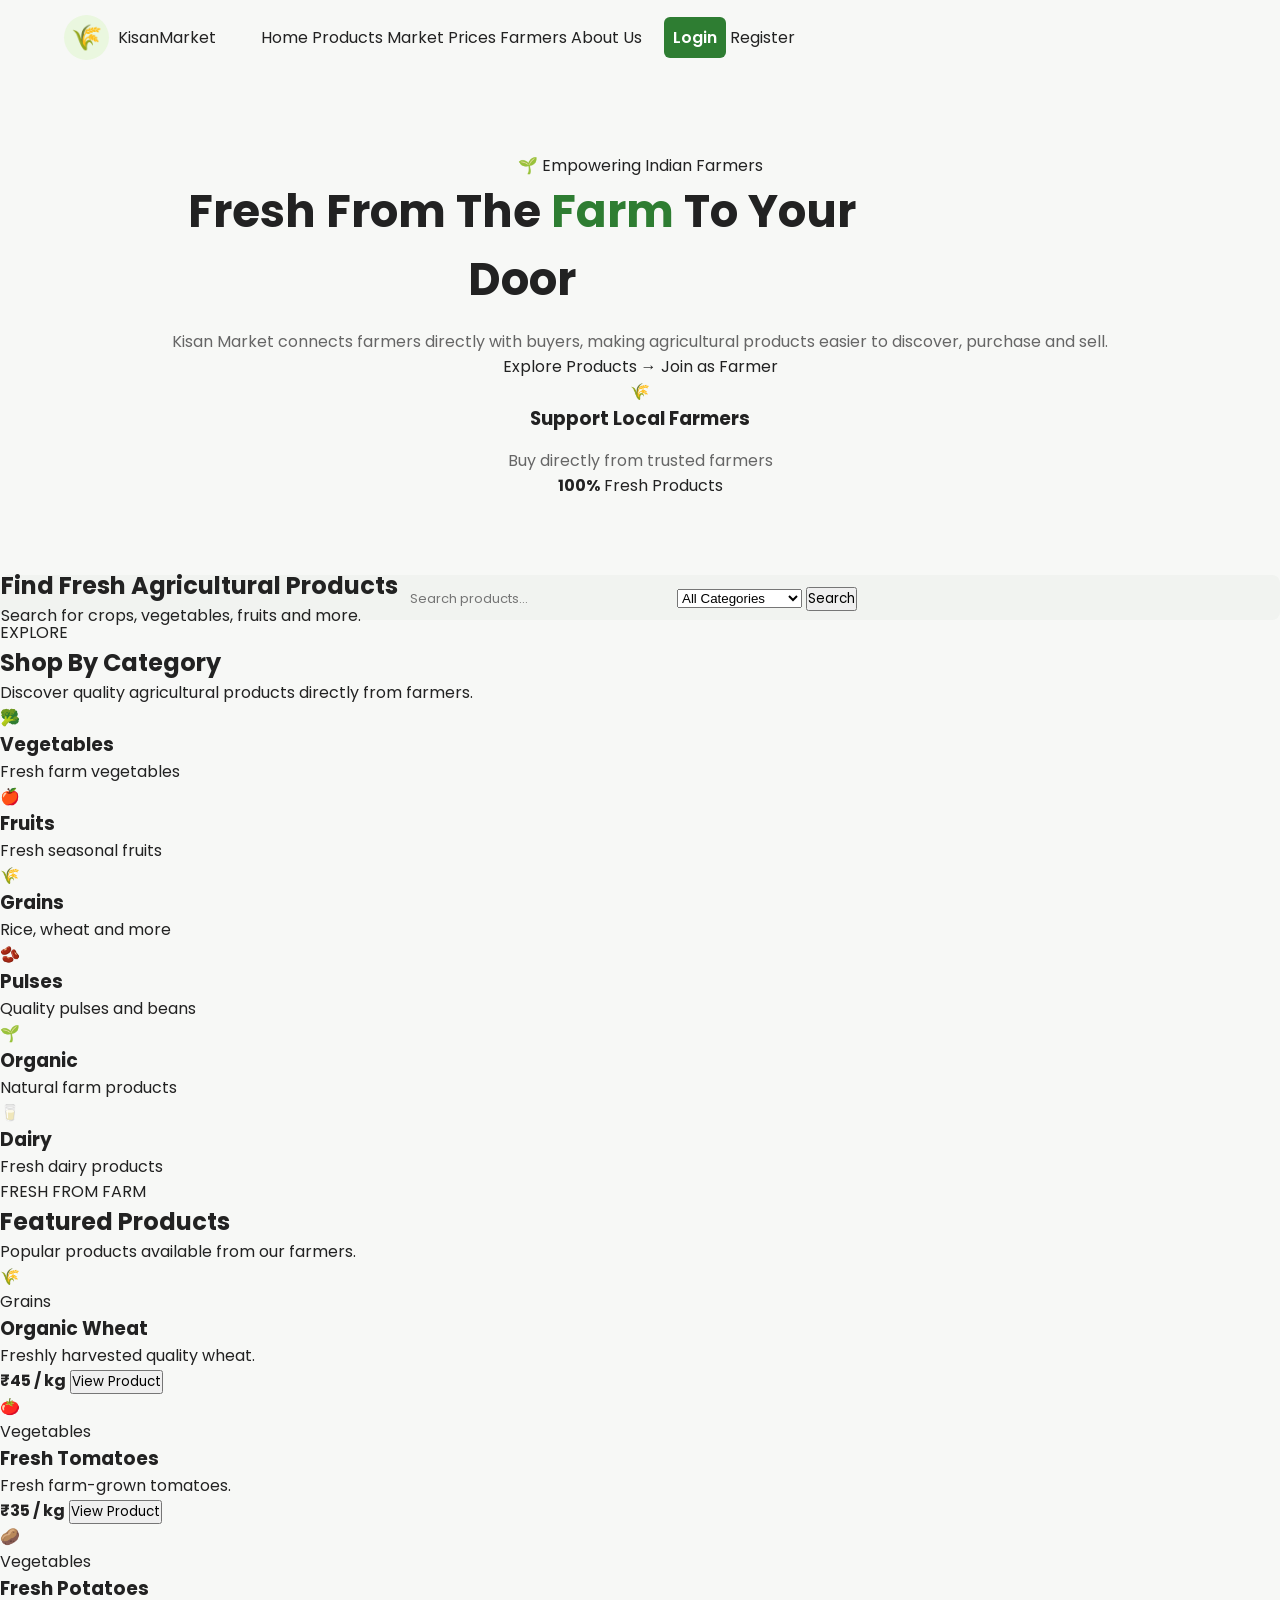
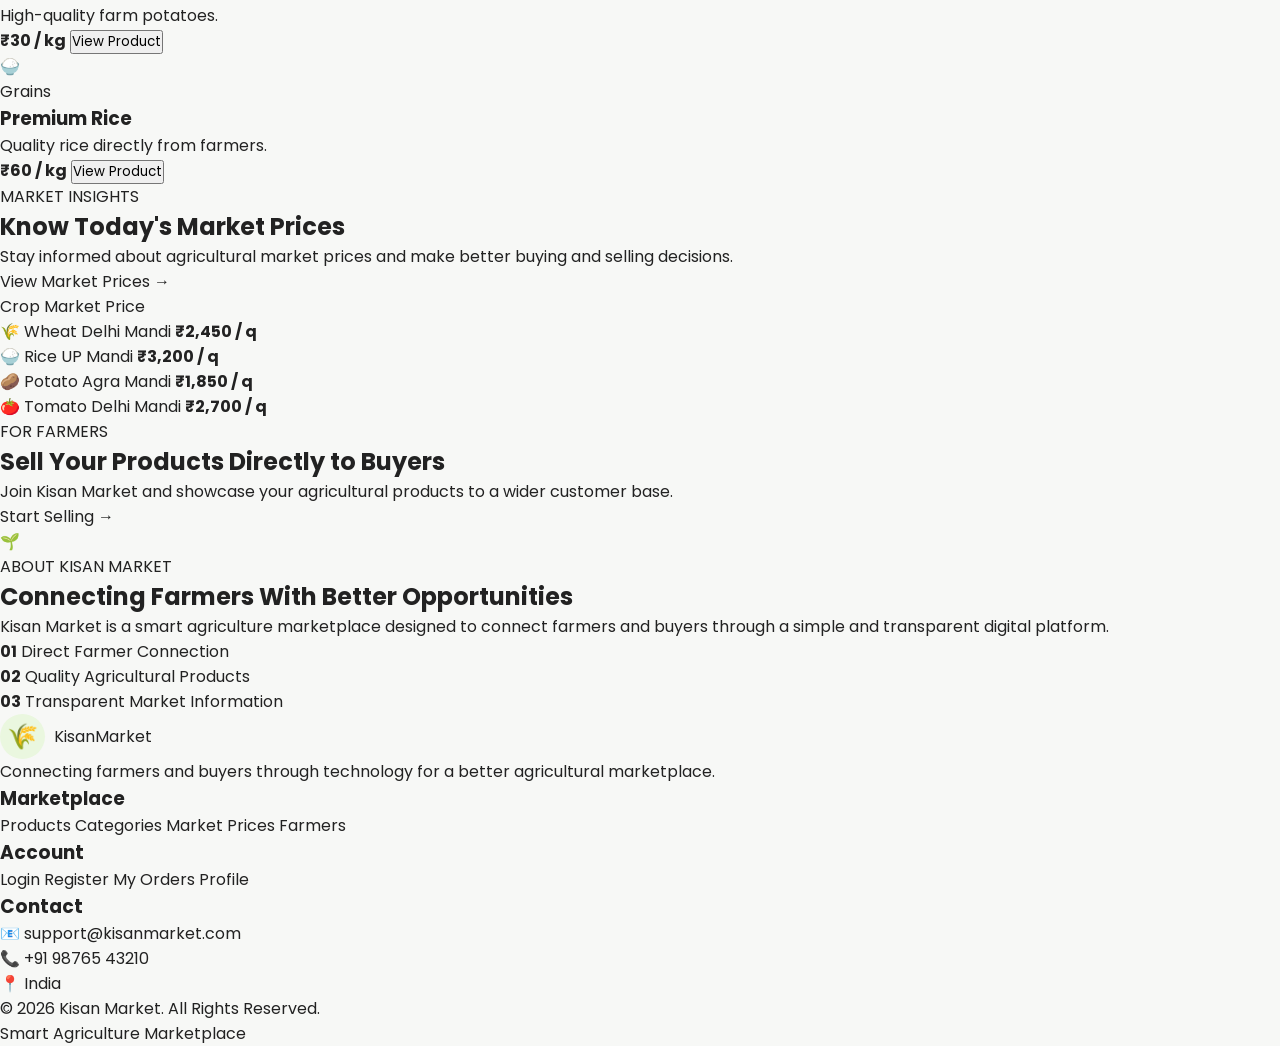
==== front.html @ 9f313f4a "Create front.html" ====
<!DOCTYPE html>
<html lang="en">
<head>
    <meta charset="UTF-8">
    <meta name="viewport" content="width=device-width, initial-scale=1.0">
    <title>Kisan Market | Smart Agriculture Marketplace</title>
    <link rel="stylesheet" href="style.css">
    <link rel="preconnect" href="https://fonts.googleapis.com">
    <link rel="preconnect" href="https://fonts.gstatic.com" crossorigin>
    <link href="https://fonts.googleapis.com/css2?family=Poppins:wght@300;400;500;600;700&display=swap" rel="stylesheet">
</head>

<body>

    <header class="navbar">

        <div class="logo">
            <span class="logo-icon">🌾</span>
            <span>Kisan<span class="logo-highlight">Market</span></span>
        </div>

        <nav class="nav-links">
            <a href="#" class="active">Home</a>
            <a href="#products">Products</a>
            <a href="#market">Market Prices</a>
            <a href="#farmers">Farmers</a>
            <a href="#about">About Us</a>
        </nav>

        <div class="nav-buttons">
            <a href="#" class="login-btn">Login</a>
            <a href="#" class="register-btn">Register</a>
        </div>

    </header>

    <section class="hero">

        <div class="hero-content">

            <span class="hero-tag">🌱 Empowering Indian Farmers</span>

            <h1>
                Fresh From The
                <span>Farm</span>
                To Your Door
            </h1>

            <p>
                Kisan Market connects farmers directly with buyers,
                making agricultural products easier to discover,
                purchase and sell.
            </p>

            <div class="hero-buttons">
                <a href="#products" class="primary-btn">
                    Explore Products →
                </a>

                <a href="#farmers" class="secondary-btn">
                    Join as Farmer
                </a>
            </div>

        </div>

        <div class="hero-image">

            <div class="hero-card">

                <div class="farmer-icon">
                    🌾
                </div>

                <h3>Support Local Farmers</h3>

                <p>
                    Buy directly from trusted farmers
                </p>

                <div class="hero-stat">
                    <strong>100%</strong>
                    <span>Fresh Products</span>
                </div>

            </div>

        </div>

    </section>

    <section class="search-section">

        <div class="search-container">

            <div>
                <h2>Find Fresh Agricultural Products</h2>
                <p>Search for crops, vegetables, fruits and more.</p>
            </div>

            <div class="search-box">

                <input type="text" placeholder="Search products...">

                <select>
                    <option>All Categories</option>
                    <option>Vegetables</option>
                    <option>Fruits</option>
                    <option>Grains</option>
                    <option>Pulses</option>
                    <option>Organic Products</option>
                </select>

                <button>Search</button>

            </div>

        </div>

    </section>

    <section class="categories" id="products">

        <div class="section-heading">

            <span>EXPLORE</span>

            <h2>Shop By Category</h2>

            <p>
                Discover quality agricultural products directly from farmers.
            </p>

        </div>

        <div class="category-grid">

            <div class="category-card">
                <div class="category-icon">🥦</div>
                <h3>Vegetables</h3>
                <p>Fresh farm vegetables</p>
            </div>

            <div class="category-card">
                <div class="category-icon">🍎</div>
                <h3>Fruits</h3>
                <p>Fresh seasonal fruits</p>
            </div>

            <div class="category-card">
                <div class="category-icon">🌾</div>
                <h3>Grains</h3>
                <p>Rice, wheat and more</p>
            </div>

            <div class="category-card">
                <div class="category-icon">🫘</div>
                <h3>Pulses</h3>
                <p>Quality pulses and beans</p>
            </div>

            <div class="category-card">
                <div class="category-icon">🌱</div>
                <h3>Organic</h3>
                <p>Natural farm products</p>
            </div>

            <div class="category-card">
                <div class="category-icon">🥛</div>
                <h3>Dairy</h3>
                <p>Fresh dairy products</p>
            </div>

        </div>

    </section>

    <section class="products-section">

        <div class="section-heading">

            <span>FRESH FROM FARM</span>

            <h2>Featured Products</h2>

            <p>
                Popular products available from our farmers.
            </p>

        </div>

        <div class="product-grid">

            <div class="product-card">

                <div class="product-image">
                    🌾
                </div>

                <div class="product-info">

                    <span class="product-category">Grains</span>

                    <h3>Organic Wheat</h3>

                    <p>Freshly harvested quality wheat.</p>

                    <div class="product-bottom">
                        <strong>₹45 / kg</strong>
                        <button>View Product</button>
                    </div>

                </div>

            </div>

            <div class="product-card">

                <div class="product-image">
                    🍅
                </div>

                <div class="product-info">

                    <span class="product-category">Vegetables</span>

                    <h3>Fresh Tomatoes</h3>

                    <p>Fresh farm-grown tomatoes.</p>

                    <div class="product-bottom">
                        <strong>₹35 / kg</strong>
                        <button>View Product</button>
                    </div>

                </div>

            </div>

            <div class="product-card">

                <div class="product-image">
                    🥔
                </div>

                <div class="product-info">

                    <span class="product-category">Vegetables</span>

                    <h3>Fresh Potatoes</h3>

                    <p>High-quality farm potatoes.</p>

                    <div class="product-bottom">
                        <strong>₹30 / kg</strong>
                        <button>View Product</button>
                    </div>

                </div>

            </div>

            <div class="product-card">

                <div class="product-image">
                    🍚
                </div>

                <div class="product-info">

                    <span class="product-category">Grains</span>

                    <h3>Premium Rice</h3>

                    <p>Quality rice directly from farmers.</p>

                    <div class="product-bottom">
                        <strong>₹60 / kg</strong>
                        <button>View Product</button>
                    </div>

                </div>

            </div>

        </div>

    </section>

    <section class="market-section" id="market">

        <div class="market-content">

            <span>MARKET INSIGHTS</span>

            <h2>Know Today's Market Prices</h2>

            <p>
                Stay informed about agricultural market prices
                and make better buying and selling decisions.
            </p>

            <a href="#" class="primary-btn">
                View Market Prices →
            </a>

        </div>

        <div class="price-table">

            <div class="price-header">
                <span>Crop</span>
                <span>Market</span>
                <span>Price</span>
            </div>

            <div class="price-row">
                <span>🌾 Wheat</span>
                <span>Delhi Mandi</span>
                <strong>₹2,450 / q</strong>
            </div>

            <div class="price-row">
                <span>🍚 Rice</span>
                <span>UP Mandi</span>
                <strong>₹3,200 / q</strong>
            </div>

            <div class="price-row">
                <span>🥔 Potato</span>
                <span>Agra Mandi</span>
                <strong>₹1,850 / q</strong>
            </div>

            <div class="price-row">
                <span>🍅 Tomato</span>
                <span>Delhi Mandi</span>
                <strong>₹2,700 / q</strong>
            </div>

        </div>

    </section>

    <section class="farmer-section" id="farmers">

        <div class="farmer-content">

            <span>FOR FARMERS</span>

            <h2>Sell Your Products Directly to Buyers</h2>

            <p>
                Join Kisan Market and showcase your agricultural
                products to a wider customer base.
            </p>

            <a href="#" class="farmer-btn">
                Start Selling →
            </a>

        </div>

    </section>

    <section class="about-section" id="about">

        <div class="about-image">
            🌱
        </div>

        <div class="about-content">

            <span>ABOUT KISAN MARKET</span>

            <h2>Connecting Farmers With Better Opportunities</h2>

            <p>
                Kisan Market is a smart agriculture marketplace
                designed to connect farmers and buyers through
                a simple and transparent digital platform.
            </p>

            <div class="about-features">

                <div>
                    <strong>01</strong>
                    <span>Direct Farmer Connection</span>
                </div>

                <div>
                    <strong>02</strong>
                    <span>Quality Agricultural Products</span>
                </div>

                <div>
                    <strong>03</strong>
                    <span>Transparent Market Information</span>
                </div>

            </div>

        </div>

    </section>

    <footer>

        <div class="footer-main">

            <div class="footer-brand">

                <div class="logo">
                    <span class="logo-icon">🌾</span>
                    <span>Kisan<span class="logo-highlight">Market</span></span>
                </div>

                <p>
                    Connecting farmers and buyers through
                    technology for a better agricultural marketplace.
                </p>

            </div>

            <div class="footer-column">

                <h3>Marketplace</h3>

                <a href="#">Products</a>
                <a href="#">Categories</a>
                <a href="#">Market Prices</a>
                <a href="#">Farmers</a>

            </div>

            <div class="footer-column">

                <h3>Account</h3>

                <a href="#">Login</a>
                <a href="#">Register</a>
                <a href="#">My Orders</a>
                <a href="#">Profile</a>

            </div>

            <div class="footer-column">

                <h3>Contact</h3>

                <p>📧 support@kisanmarket.com</p>
                <p>📞 +91 98765 43210</p>
                <p>📍 India</p>

            </div>

        </div>

        <div class="footer-bottom">

            <p>
                © 2026 Kisan Market. All Rights Reserved.
            </p>

            <p>
                Smart Agriculture Marketplace
            </p>

        </div>

    </footer>

</body>
</html>
---- style.css ----
/* =========================
   GLOBAL
========================= */

* {
    margin: 0;
    padding: 0;
    box-sizing: border-box;
}

body {
    font-family: "Poppins", sans-serif;
    background: #f7f8f6;
    color: #222;
}

button,
input {
    font-family: inherit;
}

button {
    cursor: pointer;
}

a {
    text-decoration: none;
    color: inherit;
}


/* =========================
   HEADER
========================= */

.header {
    position: sticky;
    top: 0;
    z-index: 1000;
    background: white;
    box-shadow: 0 2px 10px rgba(0, 0, 0, 0.08);
}


/* =========================
   NAVBAR
========================= */

.navbar {
    min-height: 75px;

    display: flex;
    align-items: center;

    gap: 22px;

    padding: 10px 5%;
}


/* =========================
   LOGO
========================= */

.logo {
    display: flex;
    align-items: center;

    gap: 9px;

    min-width: 175px;
}

.logo-icon {
    width: 45px;
    height: 45px;

    display: flex;
    align-items: center;
    justify-content: center;

    background: #eaf7df;

    border-radius: 50%;

    font-size: 25px;
}

.logo-text {
    display: flex;
    flex-direction: column;
}

.brand-name {
    font-size: 22px;
    font-weight: 700;

    color: #2e7d32;
}

.tagline {
    font-size: 9px;
    color: #777;
}


/* =========================
   LOCATION
========================= */

.location-btn {
    border: none;
    background: transparent;

    display: flex;
    align-items: center;

    gap: 8px;

    padding: 8px;
}

.location-icon {
    font-size: 21px;
}

.location-text {
    display: flex;
    flex-direction: column;

    align-items: flex-start;
}

.small-text {
    font-size: 10px;
    color: #777;
}

.location-text span:last-child {
    font-size: 13px;
    font-weight: 600;
}

.arrow {
    font-size: 17px;
}


/* =========================
   SEARCH
========================= */

.search-container {
    position: relative;

    flex: 1;

    height: 45px;

    display: flex;
    align-items: center;

    background: #f1f3f0;

    border-radius: 8px;

    border: 1px solid transparent;

    transition: 0.2s;
}

.search-container:focus-within {
    border-color: #4caf50;
    background: white;
}

.search-icon {
    margin-left: 15px;
}

.search-container input {
    flex: 1;

    height: 100%;

    border: none;
    outline: none;

    background: transparent;

    padding: 0 12px;

    font-size: 13px;
}

.search-btn {
    height: 100%;

    padding: 0 20px;

    border: none;

    background: #2e7d32;

    color: white;

    border-radius: 0 8px 8px 0;

    font-weight: 600;

    transition: 0.2s;
}

.search-btn:hover {
    background: #1b5e20;
}


/* =========================
   SEARCH SUGGESTIONS
========================= */

.search-suggestions {
    position: absolute;

    top: 50px;

    left: 0;

    width: 100%;

    background: white;

    border-radius: 8px;

    box-shadow: 0 5px 20px rgba(0, 0, 0, 0.12);

    display: none;

    overflow: hidden;
}

.search-suggestions.active {
    display: block;
}

.suggestion {
    padding: 12px 15px;

    font-size: 13px;

    cursor: pointer;
}

.suggestion:hover {
    background: #f1f8e9;
}


/* =========================
   ACCOUNT
========================= */

.account-wrapper {
    position: relative;
}

.account-btn {
    border: none;
    background: transparent;

    display: flex;
    align-items: center;

    gap: 7px;
}

.account-icon {
    font-size: 22px;
}

.account-text {
    display: flex;
    flex-direction: column;
    align-items: flex-start;

    font-size: 13px;

    font-weight: 600;
}


/* =========================
   ACCOUNT DROPDOWN
========================= */

.account-dropdown {
    position: absolute;

    top: 55px;
    right: 0;

    width: 230px;

    background: white;

    padding: 18px;

    border-radius: 10px;

    box-shadow: 0 8px 30px rgba(0, 0, 0, 0.15);

    display: none;
}

.account-dropdown.active {
    display: block;
}

.account-dropdown h4 {
    margin-bottom: 12px;
}

.login-btn {
    width: 100%;

    padding: 9px;

    border: none;

    border-radius: 6px;

    background: #2e7d32;

    color: white;

    font-weight: 600;
}

.account-dropdown hr {
    border: none;

    border-top: 1px solid #eee;

    margin: 15px 0;
}

.account-dropdown a {
    display: block;

    padding: 8px 0;

    font-size: 13px;
}

.account-dropdown a:hover {
    color: #2e7d32;
}


/* =========================
   CART
========================= */

.cart-btn {
    position: relative;

    border: none;

    background: transparent;

    display: flex;

    align-items: center;

    gap: 6px;

    font-weight: 600;
}

.cart-icon {
    font-size: 23px;
}

.cart-count {
    position: absolute;

    top: -10px;
    right: -10px;

    width: 18px;
    height: 18px;

    display: flex;

    align-items: center;
    justify-content: center;

    background: #ff5722;

    color: white;

    border-radius: 50%;

    font-size: 10px;
}


/* =========================
   CATEGORY NAV
========================= */

.category-nav {
    border-top: 1px solid #eee;
}

.category-container {
    display: flex;

    align-items: center;

    gap: 28px;

    padding: 10px 5%;

    overflow-x: auto;
}

.category-container a,
.category-btn {
    white-space: nowrap;

    font-size: 13px;

    font-weight: 500;
}

.category-btn {
    border: none;

    background: #eaf7df;

    color: #2e7d32;

    padding: 8px 15px;

    border-radius: 6px;
}

.category-container a:hover {
    color: #2e7d32;
}

.offers {
    color: #ff5722;
    font-weight: 700 !important;
}


/* =========================
   HERO
========================= */

.hero {
    min-height: 500px;

    display: flex;

    flex-direction: column;

    align-items: center;

    justify-content: center;

    text-align: center;

    padding: 30px;
}

.hero h1 {
    font-size: 45px;

    max-width: 700px;
}

.hero h1 span {
    color: #2e7d32;
}

.hero p {
    margin-top: 15px;

    color: #666;
}

.shop-btn {
    margin-top: 25px;

    padding: 12px 25px;

    border: none;

    border-radius: 7px;

    background: #2e7d32;

    color: white;

    font-weight: 600;
}


/* =========================
   LOCATION MODAL
========================= */

.location-modal {
    position: fixed;

    inset: 0;

    background: rgba(0, 0, 0, 0.5);

    display: none;

    align-items: center;
    justify-content: center;

    z-index: 2000;
}

.location-modal.active {
    display: flex;
}

.modal-content {
    position: relative;

    width: 90%;

    max-width: 420px;

    background: white;

    padding: 30px;

    border-radius: 12px;
}

.modal-content h2 {
    margin-bottom: 10px;
}

.modal-content p {
    color: #666;

    font-size: 13px;

    margin-bottom: 20px;
}

.modal-content input {
    width: 100%;

    padding: 12px;

    border: 1px solid #ddd;

    border-radius: 6px;

    outline: none;
}

.save-location-btn {
    width: 100%;

    margin-top: 12px;

    padding: 11px;

    border: none;

    border-radius: 6px;

    background: #2e7d32;

    color: white;

    font-weight: 600;
}

.close-btn {
    position: absolute;

    right: 15px;
    top: 10px;

    border: none;

    background: transparent;

    font-size: 25px;
}


/* =========================
   MOBILE MENU
========================= */

.mobile-menu-btn {
    display: none;

    border: none;

    background: transparent;

    font-size: 25px;
}


/* =========================
   RESPONSIVE
========================= */

@media (max-width: 1000px) {

    .location-btn {
        display: none;
    }

    .account-text {
        display: none;
    }

    .account-btn .arrow {
        display: none;
    }

    .logo {
        min-width: auto;
    }

}


@media (max-width: 700px) {

    .navbar {
        flex-wrap: wrap;

        gap: 10px;

        padding: 10px 4%;
    }

    .logo {
        flex: 1;
    }

    .mobile-menu-btn {
        display: block;
    }

    .search-container {
        order: 5;

        flex-basis: 100%;

        width: 100%;
    }

    .category-nav {
        display: none;
    }

    .category-nav.mobile-active {
        display: block;
    }

    .category-container {
        flex-direction: column;

        align-items: flex-start;

        gap: 15px;
    }

    .hero h1 {
        font-size: 30px;
    }

    .cart-btn span:not(.cart-icon):not(.cart-count) {
        display: none;
    }

}
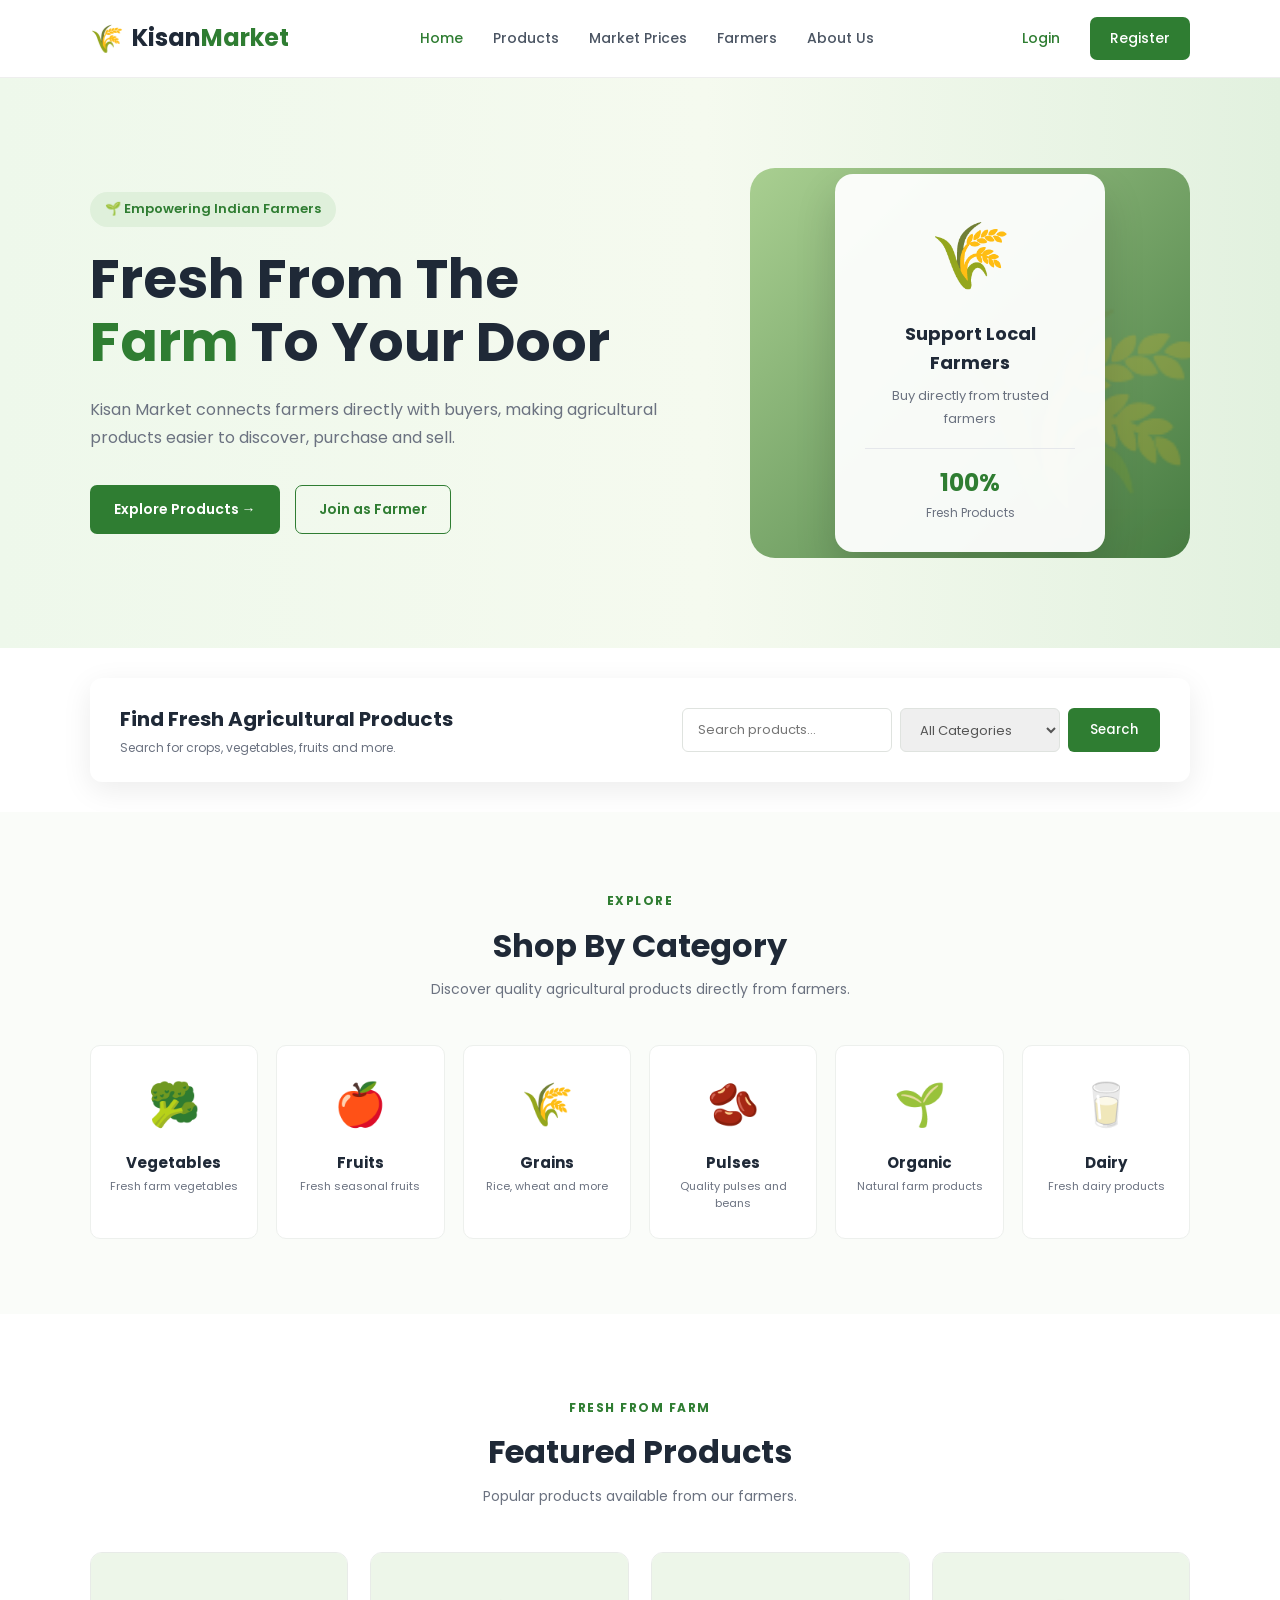
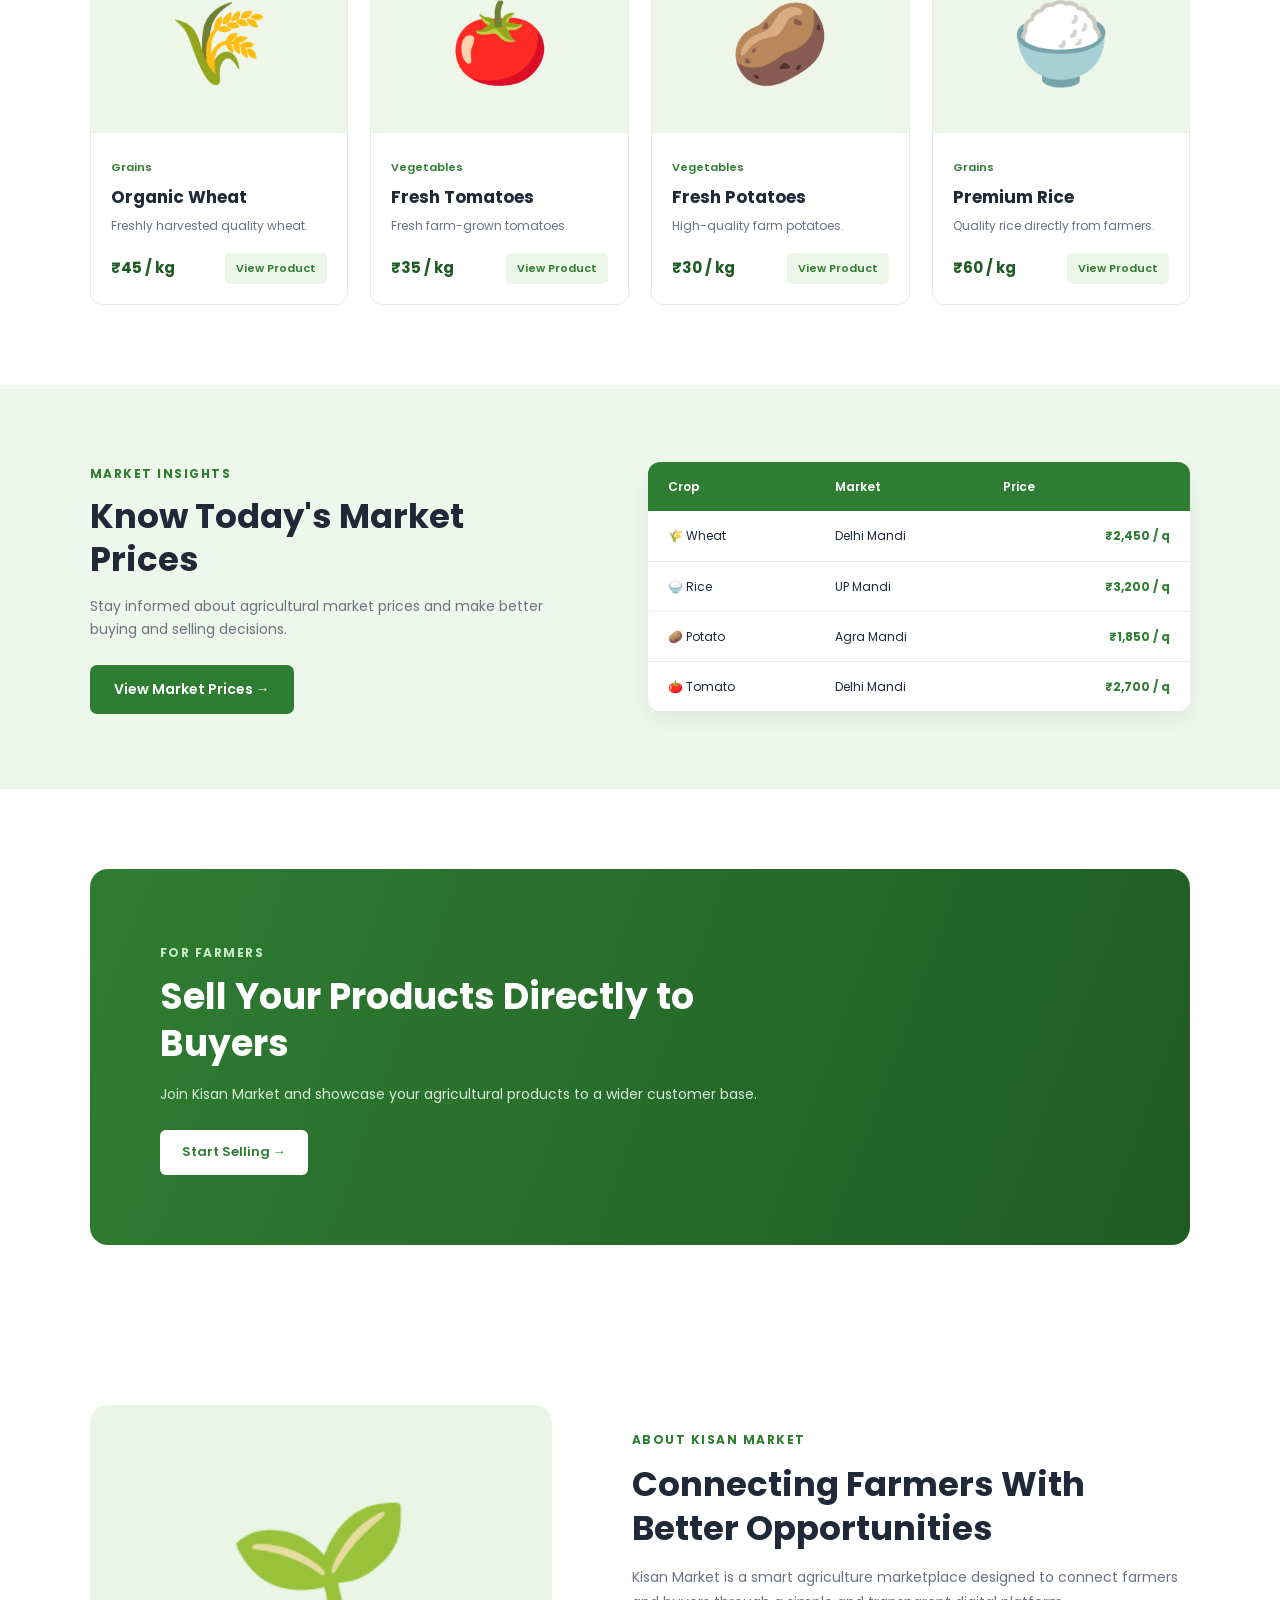
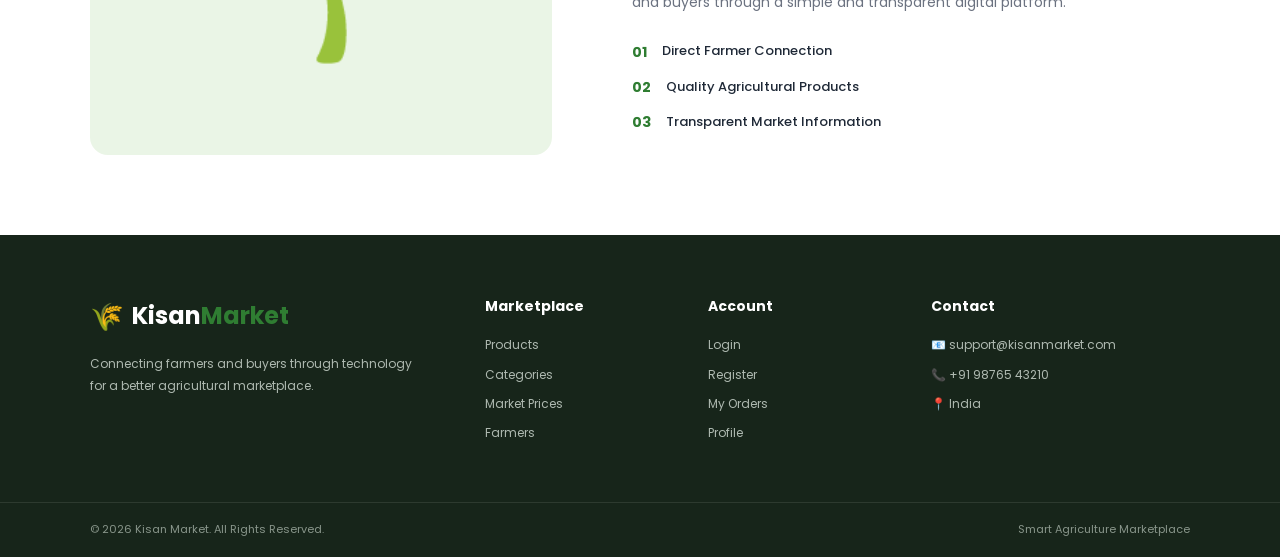
==== commit ee3e268f: "front.html HTML front file" ====
--- a/front.html
+++ b/front.html
@@ -4,7 +4,7 @@
     <meta charset="UTF-8">
     <meta name="viewport" content="width=device-width, initial-scale=1.0">
     <title>Kisan Market | Smart Agriculture Marketplace</title>
-    <link rel="stylesheet" href="style.css">
+    <link rel="stylesheet" href="front.css">
     <link rel="preconnect" href="https://fonts.googleapis.com">
     <link rel="preconnect" href="https://fonts.gstatic.com" crossorigin>
     <link href="https://fonts.googleapis.com/css2?family=Poppins:wght@300;400;500;600;700&display=swap" rel="stylesheet">
--- a/front.css
+++ b/front.css
@@ -0,0 +1,805 @@
+* {
+    margin: 0;
+    padding: 0;
+    box-sizing: border-box;
+}
+
+html {
+    scroll-behavior: smooth;
+}
+
+body {
+    font-family: "Poppins", sans-serif;
+    background: #ffffff;
+    color: #1f2937;
+    line-height: 1.6;
+}
+
+a {
+    text-decoration: none;
+    color: inherit;
+}
+
+button {
+    font-family: inherit;
+    cursor: pointer;
+}
+
+:root {
+    --green: #2f7d32;
+    --dark-green: #1f5c24;
+    --light-green: #eaf6e9;
+    --yellow: #f4b942;
+    --dark: #1f2937;
+    --gray: #6b7280;
+    --light-gray: #f5f7f5;
+    --white: #ffffff;
+}
+
+.navbar {
+    height: 78px;
+    padding: 0 7%;
+    display: flex;
+    align-items: center;
+    justify-content: space-between;
+    background: var(--white);
+    border-bottom: 1px solid #eeeeee;
+    position: sticky;
+    top: 0;
+    z-index: 1000;
+}
+
+.logo {
+    display: flex;
+    align-items: center;
+    gap: 8px;
+    font-size: 24px;
+    font-weight: 700;
+    color: var(--dark);
+}
+
+.logo-icon {
+    font-size: 27px;
+}
+
+.logo-highlight {
+    color: var(--green);
+}
+
+.nav-links {
+    display: flex;
+    gap: 30px;
+}
+
+.nav-links a {
+    font-size: 14px;
+    font-weight: 500;
+    color: #4b5563;
+    transition: 0.3s;
+}
+
+.nav-links a:hover,
+.nav-links a.active {
+    color: var(--green);
+}
+
+.nav-buttons {
+    display: flex;
+    align-items: center;
+    gap: 12px;
+}
+
+.login-btn {
+    padding: 9px 18px;
+    color: var(--green);
+    font-size: 14px;
+    font-weight: 500;
+}
+
+.register-btn {
+    padding: 10px 20px;
+    border-radius: 7px;
+    background: var(--green);
+    color: white;
+    font-size: 14px;
+    font-weight: 500;
+    transition: 0.3s;
+}
+
+.register-btn:hover {
+    background: var(--dark-green);
+}
+
+.hero {
+    min-height: 570px;
+    padding: 80px 7%;
+    display: flex;
+    align-items: center;
+    justify-content: space-between;
+    background: linear-gradient(90deg, #eef8eb 0%, #f5faef 55%, #e2f1df 100%);
+}
+
+.hero-content {
+    width: 52%;
+}
+
+.hero-tag {
+    display: inline-block;
+    padding: 7px 15px;
+    border-radius: 30px;
+    background: #dff0db;
+    color: var(--green);
+    font-size: 13px;
+    font-weight: 600;
+    margin-bottom: 20px;
+}
+
+.hero h1 {
+    max-width: 650px;
+    font-size: 55px;
+    line-height: 1.15;
+    color: #1f2937;
+    margin-bottom: 22px;
+}
+
+.hero h1 span {
+    color: var(--green);
+}
+
+.hero p {
+    max-width: 590px;
+    color: var(--gray);
+    font-size: 16px;
+    line-height: 1.8;
+    margin-bottom: 32px;
+}
+
+.hero-buttons {
+    display: flex;
+    gap: 15px;
+}
+
+.primary-btn {
+    display: inline-block;
+    padding: 13px 24px;
+    background: var(--green);
+    color: white;
+    border-radius: 7px;
+    font-size: 14px;
+    font-weight: 600;
+    transition: 0.3s;
+}
+
+.primary-btn:hover {
+    background: var(--dark-green);
+    transform: translateY(-2px);
+}
+
+.secondary-btn {
+    display: inline-block;
+    padding: 12px 23px;
+    border: 1px solid var(--green);
+    color: var(--green);
+    border-radius: 7px;
+    font-size: 14px;
+    font-weight: 600;
+    transition: 0.3s;
+}
+
+.secondary-btn:hover {
+    background: var(--green);
+    color: white;
+}
+
+.hero-image {
+    width: 40%;
+    height: 390px;
+    border-radius: 25px;
+    background: linear-gradient(135deg, #a9cf91, #477c42);
+    display: flex;
+    justify-content: center;
+    align-items: center;
+    position: relative;
+    overflow: hidden;
+}
+
+.hero-image::before {
+    content: "🌾";
+    position: absolute;
+    font-size: 220px;
+    opacity: 0.2;
+    right: -25px;
+    bottom: -40px;
+}
+
+.hero-card {
+    width: 270px;
+    padding: 30px;
+    border-radius: 18px;
+    background: rgba(255, 255, 255, 0.95);
+    text-align: center;
+    box-shadow: 0 20px 40px rgba(0, 0, 0, 0.15);
+    z-index: 1;
+}
+
+.farmer-icon {
+    font-size: 65px;
+    margin-bottom: 12px;
+}
+
+.hero-card h3 {
+    font-size: 18px;
+    margin-bottom: 6px;
+}
+
+.hero-card p {
+    font-size: 13px;
+    color: var(--gray);
+    margin-bottom: 18px;
+}
+
+.hero-stat {
+    padding-top: 15px;
+    border-top: 1px solid #e5e7eb;
+    display: flex;
+    flex-direction: column;
+}
+
+.hero-stat strong {
+    color: var(--green);
+    font-size: 24px;
+}
+
+.hero-stat span {
+    font-size: 12px;
+    color: var(--gray);
+}
+
+.search-section {
+    padding: 30px 7%;
+    background: white;
+}
+
+.search-container {
+    padding: 25px 30px;
+    border-radius: 12px;
+    background: #ffffff;
+    box-shadow: 0 8px 30px rgba(0, 0, 0, 0.08);
+    display: flex;
+    align-items: center;
+    justify-content: space-between;
+    gap: 30px;
+}
+
+.search-container h2 {
+    font-size: 20px;
+    margin-bottom: 3px;
+}
+
+.search-container p {
+    font-size: 12px;
+    color: var(--gray);
+}
+
+.search-box {
+    display: flex;
+    gap: 8px;
+}
+
+.search-box input,
+.search-box select {
+    height: 44px;
+    padding: 0 15px;
+    border: 1px solid #dfe3df;
+    border-radius: 6px;
+    outline: none;
+    font-family: inherit;
+    font-size: 13px;
+}
+
+.search-box input {
+    width: 210px;
+}
+
+.search-box select {
+    width: 160px;
+    color: #555;
+}
+
+.search-box input:focus,
+.search-box select:focus {
+    border-color: var(--green);
+}
+
+.search-box button {
+    padding: 0 22px;
+    border: none;
+    border-radius: 6px;
+    background: var(--green);
+    color: white;
+    font-weight: 500;
+}
+
+.section-heading {
+    text-align: center;
+    margin-bottom: 45px;
+}
+
+.section-heading span,
+.market-content > span,
+.farmer-content > span,
+.about-content > span {
+    color: var(--green);
+    font-size: 12px;
+    font-weight: 700;
+    letter-spacing: 1.5px;
+}
+
+.section-heading h2 {
+    font-size: 32px;
+    margin: 7px 0;
+}
+
+.section-heading p {
+    color: var(--gray);
+    font-size: 14px;
+}
+
+.categories {
+    padding: 75px 7%;
+    background: #fafcf9;
+}
+
+.category-grid {
+    display: grid;
+    grid-template-columns: repeat(6, 1fr);
+    gap: 18px;
+}
+
+.category-card {
+    background: white;
+    padding: 25px 15px;
+    border-radius: 10px;
+    text-align: center;
+    border: 1px solid #edf0ed;
+    transition: 0.3s;
+}
+
+.category-card:hover {
+    transform: translateY(-6px);
+    border-color: #b9d8b6;
+    box-shadow: 0 10px 25px rgba(0, 0, 0, 0.07);
+}
+
+.category-icon {
+    font-size: 42px;
+    margin-bottom: 12px;
+}
+
+.category-card h3 {
+    font-size: 15px;
+    margin-bottom: 3px;
+}
+
+.category-card p {
+    color: var(--gray);
+    font-size: 11px;
+}
+
+.products-section {
+    padding: 80px 7%;
+}
+
+.product-grid {
+    display: grid;
+    grid-template-columns: repeat(4, 1fr);
+    gap: 22px;
+}
+
+.product-card {
+    border: 1px solid #e8ebe8;
+    border-radius: 12px;
+    overflow: hidden;
+    background: white;
+    transition: 0.3s;
+}
+
+.product-card:hover {
+    transform: translateY(-5px);
+    box-shadow: 0 12px 30px rgba(0, 0, 0, 0.08);
+}
+
+.product-image {
+    height: 180px;
+    display: flex;
+    justify-content: center;
+    align-items: center;
+    background: #edf6e9;
+    font-size: 80px;
+}
+
+.product-info {
+    padding: 20px;
+}
+
+.product-category {
+    color: var(--green);
+    font-size: 11px;
+    font-weight: 600;
+}
+
+.product-info h3 {
+    font-size: 17px;
+    margin: 5px 0;
+}
+
+.product-info p {
+    color: var(--gray);
+    font-size: 12px;
+    margin-bottom: 18px;
+}
+
+.product-bottom {
+    display: flex;
+    justify-content: space-between;
+    align-items: center;
+}
+
+.product-bottom strong {
+    color: var(--dark-green);
+    font-size: 15px;
+}
+
+.product-bottom button {
+    border: none;
+    background: #edf6e9;
+    color: var(--green);
+    padding: 7px 11px;
+    border-radius: 5px;
+    font-size: 11px;
+    font-weight: 600;
+}
+
+.market-section {
+    padding: 75px 7%;
+    background: #eef7eb;
+    display: flex;
+    align-items: center;
+    justify-content: space-between;
+    gap: 70px;
+}
+
+.market-content {
+    width: 45%;
+}
+
+.market-content h2 {
+    font-size: 34px;
+    line-height: 1.25;
+    margin: 10px 0 15px;
+}
+
+.market-content p {
+    color: var(--gray);
+    font-size: 14px;
+    margin-bottom: 25px;
+}
+
+.price-table {
+    width: 50%;
+    background: white;
+    border-radius: 12px;
+    overflow: hidden;
+    box-shadow: 0 10px 25px rgba(0, 0, 0, 0.06);
+}
+
+.price-header,
+.price-row {
+    display: grid;
+    grid-template-columns: 1fr 1fr 1fr;
+    align-items: center;
+    padding: 15px 20px;
+}
+
+.price-header {
+    background: var(--green);
+    color: white;
+    font-size: 12px;
+    font-weight: 600;
+}
+
+.price-row {
+    border-bottom: 1px solid #eeeeee;
+    font-size: 12px;
+}
+
+.price-row:last-child {
+    border-bottom: none;
+}
+
+.price-row strong {
+    color: var(--green);
+    text-align: right;
+}
+
+.farmer-section {
+    margin: 80px 7%;
+    padding: 70px;
+    border-radius: 18px;
+    background: linear-gradient(110deg, #2f7d32, #1f5c24);
+    color: white;
+}
+
+.farmer-content {
+    max-width: 650px;
+}
+
+.farmer-content > span {
+    color: #c9e8c5;
+}
+
+.farmer-content h2 {
+    font-size: 36px;
+    line-height: 1.3;
+    margin: 10px 0 15px;
+}
+
+.farmer-content p {
+    color: #d9ead7;
+    font-size: 14px;
+    margin-bottom: 25px;
+}
+
+.farmer-btn {
+    display: inline-block;
+    background: white;
+    color: var(--green);
+    padding: 12px 22px;
+    border-radius: 6px;
+    font-size: 13px;
+    font-weight: 600;
+}
+
+.about-section {
+    padding: 80px 7%;
+    display: flex;
+    align-items: center;
+    gap: 80px;
+}
+
+.about-image {
+    width: 42%;
+    height: 350px;
+    border-radius: 18px;
+    background: #eaf5e6;
+    display: flex;
+    justify-content: center;
+    align-items: center;
+    font-size: 150px;
+}
+
+.about-content {
+    width: 50%;
+}
+
+.about-content h2 {
+    font-size: 34px;
+    line-height: 1.3;
+    margin: 10px 0 15px;
+}
+
+.about-content > p {
+    color: var(--gray);
+    font-size: 14px;
+    line-height: 1.8;
+    margin-bottom: 25px;
+}
+
+.about-features {
+    display: flex;
+    flex-direction: column;
+    gap: 13px;
+}
+
+.about-features div {
+    display: flex;
+    align-items: center;
+    gap: 15px;
+}
+
+.about-features strong {
+    color: var(--green);
+    font-size: 14px;
+}
+
+.about-features span {
+    font-size: 13px;
+    font-weight: 500;
+}
+
+footer {
+    background: #17251a;
+    color: white;
+}
+
+.footer-main {
+    padding: 60px 7%;
+    display: grid;
+    grid-template-columns: 2fr 1fr 1fr 1.5fr;
+    gap: 50px;
+}
+
+.footer-brand {
+    max-width: 330px;
+}
+
+.footer-brand .logo {
+    color: white;
+    margin-bottom: 15px;
+}
+
+.footer-brand p {
+    color: #aeb9b0;
+    font-size: 12px;
+    line-height: 1.8;
+}
+
+.footer-column {
+    display: flex;
+    flex-direction: column;
+    gap: 10px;
+}
+
+.footer-column h3 {
+    font-size: 14px;
+    margin-bottom: 8px;
+}
+
+.footer-column a,
+.footer-column p {
+    color: #aeb9b0;
+    font-size: 12px;
+}
+
+.footer-column a:hover {
+    color: white;
+}
+
+.footer-bottom {
+    padding: 18px 7%;
+    border-top: 1px solid #2d3a2f;
+    display: flex;
+    justify-content: space-between;
+    color: #89968b;
+    font-size: 11px;
+}
+
+@media (max-width: 1000px) {
+
+    .nav-links {
+        display: none;
+    }
+
+    .hero {
+        gap: 30px;
+    }
+
+    .hero h1 {
+        font-size: 43px;
+    }
+
+    .category-grid {
+        grid-template-columns: repeat(3, 1fr);
+    }
+
+    .product-grid {
+        grid-template-columns: repeat(2, 1fr);
+    }
+
+    .search-container {
+        flex-direction: column;
+        align-items: stretch;
+    }
+
+    .market-section {
+        flex-direction: column;
+    }
+
+    .market-content,
+    .price-table {
+        width: 100%;
+    }
+
+    .about-section {
+        gap: 40px;
+    }
+
+    .footer-main {
+        grid-template-columns: 1fr 1fr;
+    }
+}
+
+@media (max-width: 700px) {
+
+    .navbar {
+        padding: 0 5%;
+    }
+
+    .login-btn {
+        display: none;
+    }
+
+    .hero {
+        flex-direction: column;
+        padding: 60px 5%;
+    }
+
+    .hero-content,
+    .hero-image {
+        width: 100%;
+    }
+
+    .hero h1 {
+        font-size: 38px;
+    }
+
+    .hero-image {
+        height: 300px;
+    }
+
+    .search-section,
+    .categories,
+    .products-section,
+    .market-section,
+    .about-section {
+        padding-left: 5%;
+        padding-right: 5%;
+    }
+
+    .search-box {
+        flex-direction: column;
+    }
+
+    .search-box input,
+    .search-box select {
+        width: 100%;
+    }
+
+    .category-grid {
+        grid-template-columns: repeat(2, 1fr);
+    }
+
+    .product-grid {
+        grid-template-columns: 1fr;
+    }
+
+    .farmer-section {
+        margin: 50px 5%;
+        padding: 45px 30px;
+    }
+
+    .farmer-content h2,
+    .about-content h2,
+    .market-content h2 {
+        font-size: 28px;
+    }
+
+    .about-section {
+        flex-direction: column;
+    }
+
+    .about-image,
+    .about-content {
+        width: 100%;
+    }
+
+    .footer-main {
+        grid-template-columns: 1fr;
+        gap: 30px;
+    }
+
+    .footer-bottom {
+        flex-direction: column;
+        gap: 8px;
+    }
+}
